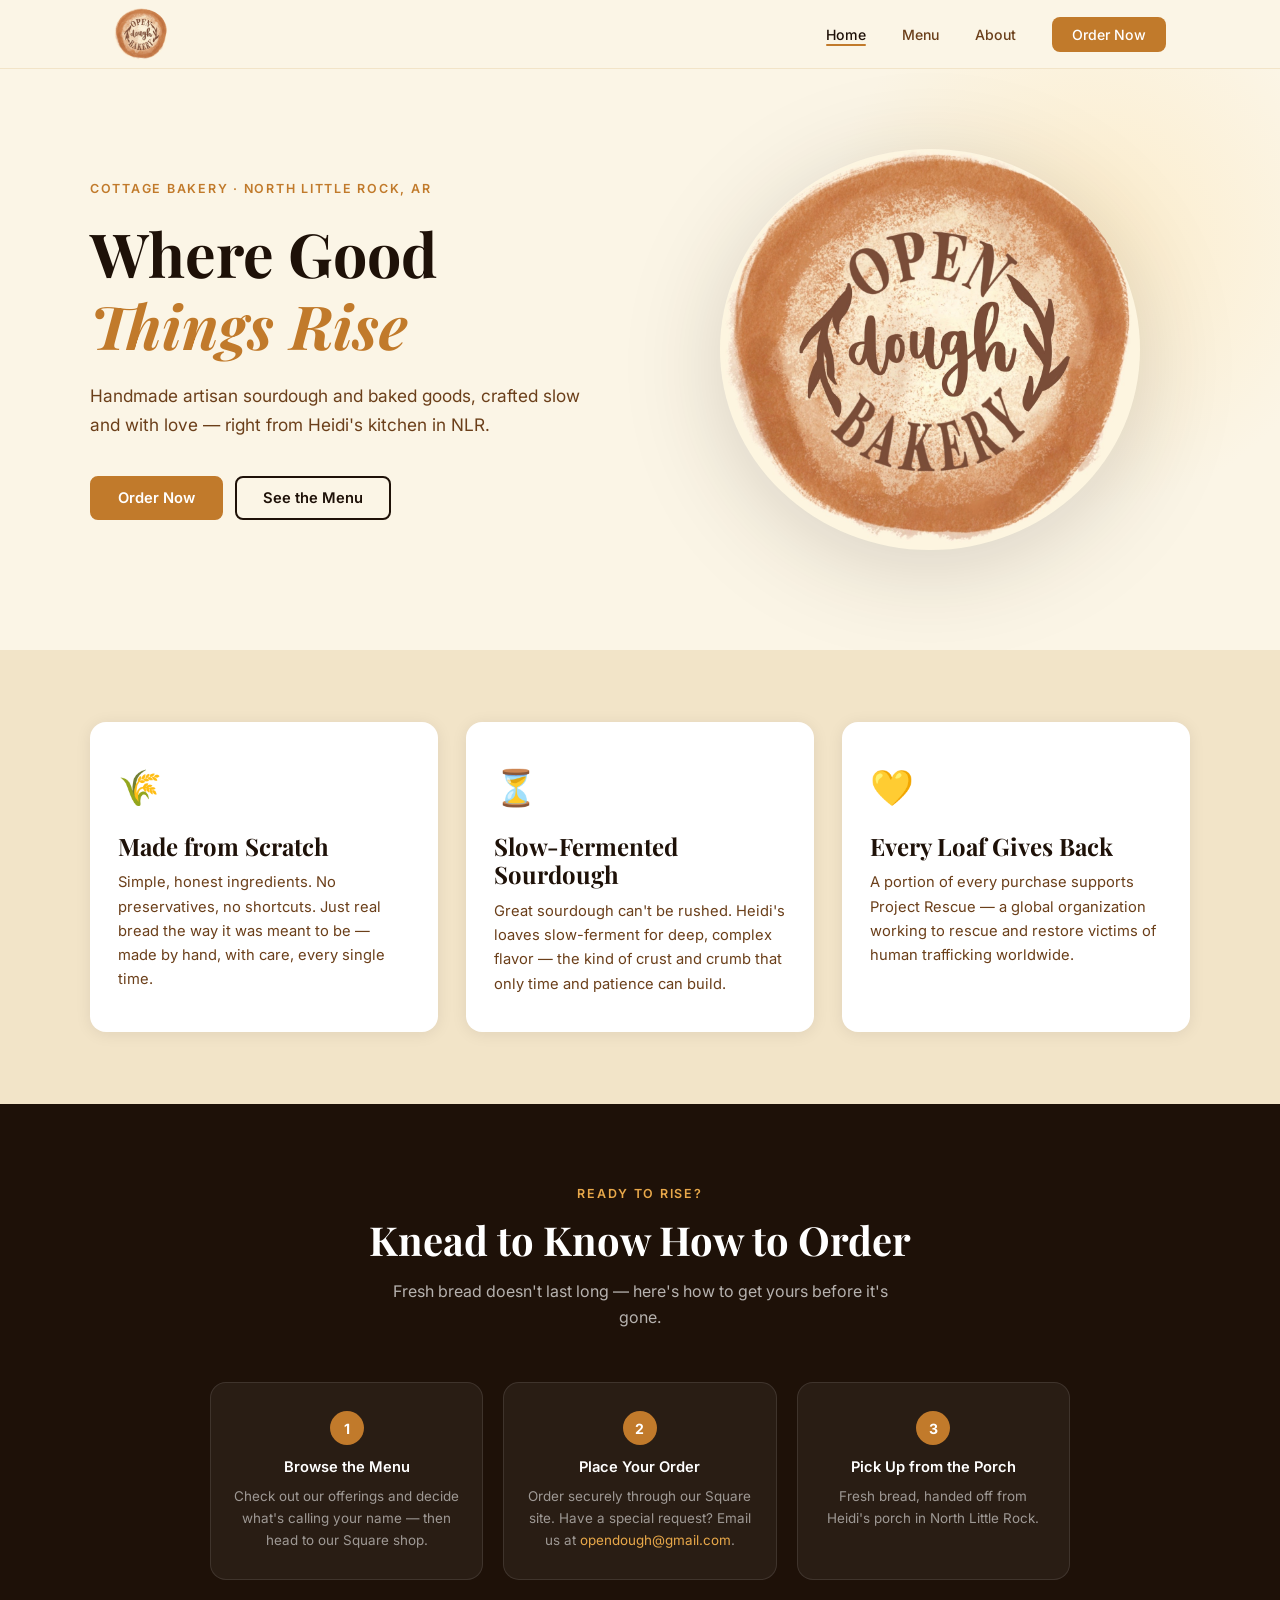
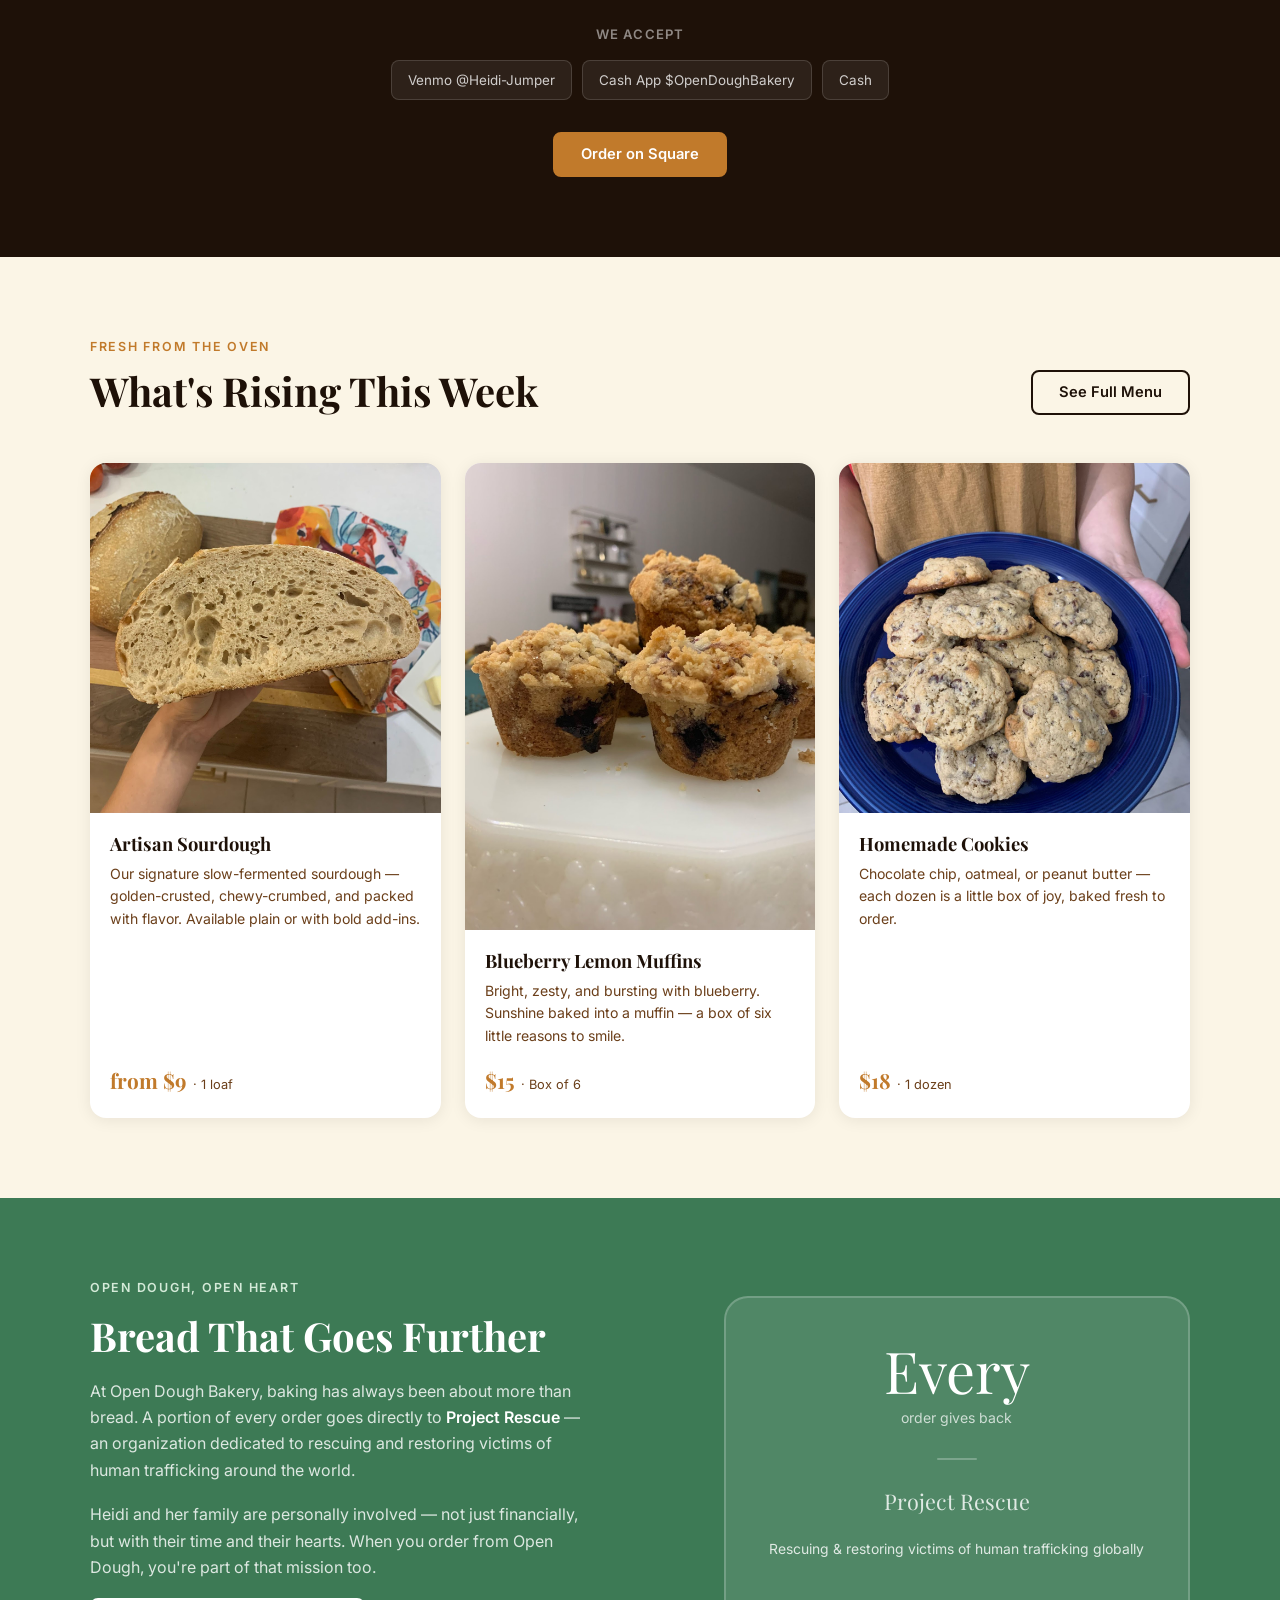
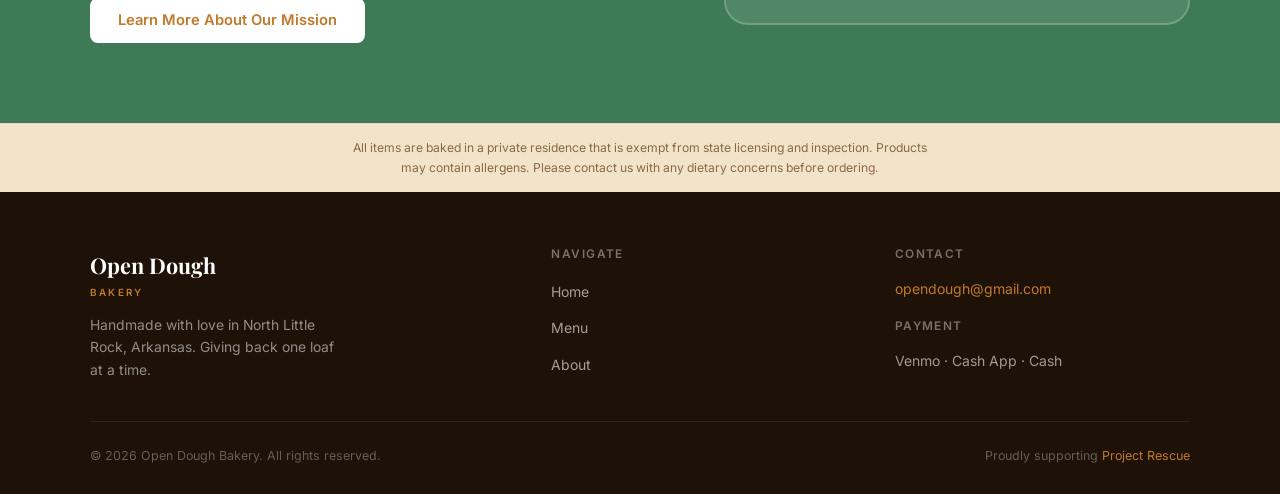
==== index.html @ 408dad4d "Add files via upload" ====
<!DOCTYPE html>
<html lang="en">
<head>
  <meta charset="UTF-8">
  <meta name="viewport" content="width=device-width, initial-scale=1.0">
  <title>Open Dough Bakery | Homemade Artisan Sourdough in North Little Rock, AR</title>
  <meta name="description" content="Open Dough Bakery crafts homemade artisan sourdough bread and baked goods in North Little Rock, AR. Every loaf gives back to Project Rescue. Order fresh, handmade bread today.">
  <meta name="keywords" content="homemade bread, artisan sourdough, cottage bakery, North Little Rock, NLR, handmade baked goods, sourdough bread Arkansas, fresh baked bread NLR">
  <meta property="og:title" content="Open Dough Bakery | Homemade Artisan Sourdough">
  <meta property="og:description" content="Fresh, handmade sourdough and baked goods from a cottage bakery in North Little Rock, AR. A portion of every sale supports Project Rescue.">
  <meta property="og:type" content="website">
  <link rel="preconnect" href="https://fonts.googleapis.com">
  <link rel="preconnect" href="https://fonts.gstatic.com" crossorigin>
  <link href="https://fonts.googleapis.com/css2?family=Playfair+Display:ital,wght@0,400;0,700;1,400&family=Inter:wght@400;500;600&display=swap" rel="stylesheet">
  <link rel="stylesheet" href="style.css">
  <link rel="icon" href="images/logo.jpg" type="image/jpeg">
  <script type="application/ld+json">
  {
    "@context": "https://schema.org",
    "@type": "Bakery",
    "name": "Open Dough Bakery",
    "description": "Homemade artisan sourdough bread and baked goods, handcrafted with love in North Little Rock, AR.",
    "email": "opendough@gmail.com",
    "address": {
      "@type": "PostalAddress",
      "addressLocality": "North Little Rock",
      "addressRegion": "AR",
      "addressCountry": "US"
    },
    "servesCuisine": ["Artisan Bread", "Sourdough", "Baked Goods"],
    "priceRange": "$",
    "currenciesAccepted": "USD",
    "paymentAccepted": "Cash, Venmo, Cash App"
  }
  </script>
</head>
<body>

  <a href="#main" class="sr-only" style="position:absolute;left:-9999px;">Skip to content</a>

  <!-- NAVIGATION -->
  <nav class="site-nav" aria-label="Main navigation">
    <div class="nav-inner">
      <a href="index.html" class="nav-logo" aria-label="Open Dough Bakery — Home">
        <img src="images/logo.jpg" alt="Open Dough Bakery" class="nav-logo-img">
      </a>
      <ul class="nav-links" id="navLinks" role="list">
        <li><a href="index.html" class="active" aria-current="page">Home</a></li>
        <li><a href="menu.html">Menu</a></li>
        <li><a href="about.html">About</a></li>
        <li class="nav-cta"><a href="https://open-dough-bakery.square.site/" data-site-href="order" target="_blank" rel="noopener">Order Now</a></li>
      </ul>
      <button class="nav-toggle" id="navToggle" aria-label="Toggle navigation menu" aria-expanded="false">
        <span></span>
        <span></span>
        <span></span>
      </button>
    </div>
  </nav>

  <main id="main">

    <!-- HERO -->
    <section class="hero" aria-labelledby="hero-heading">
      <div class="hero-inner">
        <div class="hero-content">
          <span class="eyebrow">Cottage Bakery &middot; North Little Rock, AR</span>
          <h1 id="hero-heading">Where Good<br><em>Things Rise</em></h1>
          <p>Handmade artisan sourdough and baked goods, crafted slow and with love — right from Heidi's kitchen in NLR.</p>
          <div class="btn-group">
            <a href="https://open-dough-bakery.square.site/" class="btn btn-primary" data-site-href="order" target="_blank" rel="noopener">Order Now</a>
            <a href="menu.html" class="btn btn-outline">See the Menu</a>
          </div>
        </div>
        <div class="hero-image" aria-hidden="true">
          <div class="hero-logo-wrap">
            <img src="images/logo.jpg" alt="Open Dough Bakery" class="hero-logo-img">
          </div>
        </div>
      </div>
    </section>

    <!-- PILLARS -->
    <section class="pillars" aria-label="Why Open Dough">
      <div class="pillars-grid">
        <div class="pillar-card">
          <span class="pillar-icon" aria-hidden="true">🌾</span>
          <h3>Made from Scratch</h3>
          <p>Simple, honest ingredients. No preservatives, no shortcuts. Just real bread the way it was meant to be — made by hand, with care, every single time.</p>
        </div>
        <div class="pillar-card">
          <span class="pillar-icon" aria-hidden="true">⏳</span>
          <h3>Slow-Fermented Sourdough</h3>
          <p>Great sourdough can't be rushed. Heidi's loaves slow-ferment for deep, complex flavor — the kind of crust and crumb that only time and patience can build.</p>
        </div>
        <div class="pillar-card">
          <span class="pillar-icon" aria-hidden="true">💛</span>
          <h3>Every Loaf Gives Back</h3>
          <p>A portion of every purchase supports Project Rescue — a global organization working to rescue and restore victims of human trafficking worldwide.</p>
        </div>
      </div>
    </section>

    <!-- HOW TO ORDER -->
    <section class="order-cta" aria-labelledby="order-heading">
      <div class="container">
        <span class="eyebrow">Ready to Rise?</span>
        <h2 id="order-heading">Knead to Know How to Order</h2>
        <p class="intro">Fresh bread doesn't last long — here's how to get yours before it's gone.</p>
        <div class="steps">
          <div class="step">
            <div class="step-num" aria-hidden="true">1</div>
            <h4>Browse the Menu</h4>
            <p>Check out our offerings and decide what's calling your name — then head to our Square shop.</p>
          </div>
          <div class="step">
            <div class="step-num" aria-hidden="true">2</div>
            <h4>Place Your Order</h4>
            <p>Order securely through our Square site. Have a special request? Email us at <a href="mailto:opendough@gmail.com" data-site-href="email" style="color: var(--amber-light);" data-site="email">opendough@gmail.com</a>.</p>
          </div>
          <div class="step">
            <div class="step-num" aria-hidden="true">3</div>
            <h4>Pick Up from the Porch</h4>
            <p>Fresh bread, handed off from Heidi's porch in North Little Rock.</p>
          </div>
        </div>
        <p style="color: rgba(255,255,255,0.5); font-size: 0.82rem; margin-bottom: 14px; letter-spacing: 0.08em; text-transform: uppercase; font-weight: 600;">We accept</p>
        <div class="payment-methods">
          <span class="payment-badge" data-site="venmo">Venmo @Heidi-Jumper</span>
          <span class="payment-badge" data-site="cashapp">Cash App $OpenDoughBakery</span>
          <span class="payment-badge">Cash</span>
        </div>
        <a href="https://open-dough-bakery.square.site/" class="btn btn-primary" data-site-href="order" target="_blank" rel="noopener">Order on Square</a>
      </div>
    </section>

    <!-- FEATURED ITEMS -->
    <section class="featured" aria-labelledby="featured-heading">
      <div class="featured-header">
        <div>
          <span class="eyebrow">Fresh from the Oven</span>
          <h2 id="featured-heading">What's Rising This Week</h2>
        </div>
        <a href="menu.html" class="btn btn-outline">See Full Menu</a>
      </div>
      <div class="featured-grid">

        <article class="item-card">
          <div class="item-card-image">
            <img src="images/ArtisanSourdough.jpg" alt="Artisan sourdough loaf" loading="lazy" style="object-position: center 20%;">
          </div>
          <div class="item-card-body">
            <h3>Artisan Sourdough</h3>
            <p>Our signature slow-fermented sourdough — golden-crusted, chewy-crumbed, and packed with flavor. Available plain or with bold add-ins.</p>
          </div>
          <div class="item-card-footer">
            <span class="item-price">from $9</span>
            <span class="item-qty">&middot; 1 loaf</span>
          </div>
        </article>

        <article class="item-card">
          <div class="item-card-image">
            <img src="images/BlueberryLemonMuffins.jpg" alt="Blueberry lemon muffins" loading="lazy">
          </div>
          <div class="item-card-body">
            <h3>Blueberry Lemon Muffins</h3>
            <p>Bright, zesty, and bursting with blueberry. Sunshine baked into a muffin — a box of six little reasons to smile.</p>
          </div>
          <div class="item-card-footer">
            <span class="item-price">$15</span>
            <span class="item-qty">&middot; Box of 6</span>
          </div>
        </article>

        <article class="item-card">
          <div class="item-card-image">
            <img src="images/Cookies.jpg" alt="Homemade cookies" loading="lazy">
          </div>
          <div class="item-card-body">
            <h3>Homemade Cookies</h3>
            <p>Chocolate chip, oatmeal, or peanut butter — each dozen is a little box of joy, baked fresh to order.</p>
          </div>
          <div class="item-card-footer">
            <span class="item-price">$18</span>
            <span class="item-qty">&middot; 1 dozen</span>
          </div>
        </article>

      </div>
    </section>

    <!-- GIVING BACK -->
    <section class="giving-back" aria-labelledby="giving-heading">
      <div class="giving-back-inner">
        <div class="giving-back-content">
          <span class="eyebrow">Open Dough, Open Heart</span>
          <h2 id="giving-heading">Bread That Goes Further</h2>
          <p>At Open Dough Bakery, baking has always been about more than bread. A portion of every order goes directly to <strong>Project Rescue</strong> — an organization dedicated to rescuing and restoring victims of human trafficking around the world.</p>
          <p>Heidi and her family are personally involved — not just financially, but with their time and their hearts. When you order from Open Dough, you're part of that mission too.</p>
          <div class="btn-group">
            <a href="about.html" class="btn btn-white">Learn More About Our Mission</a>
          </div>
        </div>
        <div class="giving-back-visual" aria-hidden="true">
          <div class="impact-stat">
            <span class="stat-num">Every</span>
            <span class="stat-label">order gives back</span>
          </div>
          <div class="divider"></div>
          <p class="org-name">Project Rescue</p>
          <p class="org-desc">Rescuing &amp; restoring victims of human trafficking globally</p>
        </div>
      </div>
    </section>

  </main>

  <!-- DISCLOSURE -->
  <div class="disclosure" role="note">
    <p data-site="disclosure">All items are baked in a private residence that is exempt from state licensing and inspection. Products may contain allergens. Please contact us with any dietary concerns before ordering.</p>
  </div>

  <!-- FOOTER -->
  <footer class="site-footer" aria-label="Site footer">
    <div class="footer-inner">
      <div class="footer-brand">
        <span class="logo-main">Open Dough</span>
        <span class="logo-sub">Bakery</span>
        <p>Handmade with love in North Little Rock, Arkansas. Giving back one loaf at a time.</p>
      </div>
      <div class="footer-col">
        <h4>Navigate</h4>
        <ul role="list">
          <li><a href="index.html">Home</a></li>
          <li><a href="menu.html">Menu</a></li>
          <li><a href="about.html">About</a></li>
        </ul>
      </div>
      <div class="footer-col">
        <h4>Contact</h4>
        <p><a href="mailto:opendough@gmail.com" data-site="email" data-site-href="email" style="color: var(--amber);">opendough@gmail.com</a></p>
        <div class="footer-sub">
          <h4>Payment</h4>
          <p>Venmo &middot; Cash App &middot; Cash</p>
        </div>
      </div>
    </div>
    <div class="footer-bottom">
      <p>&copy; 2026 Open Dough Bakery. All rights reserved.</p>
      <p>Proudly supporting <a href="about.html">Project Rescue</a></p>
    </div>
  </footer>

  <script>
    const toggle = document.getElementById('navToggle');
    const links = document.getElementById('navLinks');
    toggle.addEventListener('click', () => {
      const isOpen = links.classList.toggle('open');
      toggle.setAttribute('aria-expanded', isOpen);
    });
    document.querySelectorAll('.nav-links a').forEach(a => {
      a.addEventListener('click', () => {
        links.classList.remove('open');
        toggle.setAttribute('aria-expanded', 'false');
      });
    });
  </script>
  <script src="js/site.js"></script>

</body>
</html>
---- style.css ----
/* =============================================
   Open Dough Bakery — Shared Stylesheet
   ============================================= */

/* === CUSTOM PROPERTIES === */
:root {
  --cream:        #FBF5E6;
  --cream-alt:    #F2E4C8;
  --amber:        #C17A2B;
  --amber-hover:  #A86522;
  --amber-light:  #E8A84A;
  --amber-pale:   #FDE9C0;
  --brown-dark:   #1E1108;
  --brown-mid:    #6B3F1A;
  --green:        #3D7A55;
  --green-light:  #D4EAD8;
  --white:        #FFFFFF;

  --font-serif: 'Playfair Display', Georgia, serif;
  --font-sans:  'Inter', -apple-system, BlinkMacSystemFont, sans-serif;

  --max-width: 1100px;
  --radius-sm: 8px;
  --radius:    16px;
  --radius-lg: 24px;
  --shadow:    0 2px 16px rgba(30, 17, 8, 0.08);
  --shadow-lg: 0 8px 40px rgba(30, 17, 8, 0.14);
  --transition: 0.2s ease;
}

/* === RESET === */
*, *::before, *::after { box-sizing: border-box; margin: 0; padding: 0; }
html { scroll-behavior: smooth; }
img { max-width: 100%; display: block; }
a { color: inherit; text-decoration: none; }
ul { list-style: none; }

body {
  font-family: var(--font-sans);
  background: var(--cream);
  color: var(--brown-dark);
  line-height: 1.65;
  -webkit-font-smoothing: antialiased;
}

/* === FOCUS (accessibility) === */
:focus-visible {
  outline: 2px solid var(--amber);
  outline-offset: 3px;
  border-radius: 4px;
}

/* === TYPOGRAPHY === */
h1, h2, h3, h4 {
  font-family: var(--font-serif);
  line-height: 1.18;
  color: var(--brown-dark);
}

h1 { font-size: clamp(2.2rem, 5.5vw, 3.8rem); }
h2 { font-size: clamp(1.7rem, 3.5vw, 2.5rem); }
h3 { font-size: clamp(1.1rem, 2vw, 1.5rem); }

p { color: var(--brown-mid); }

em { font-style: italic; color: var(--amber); }

.eyebrow {
  font-family: var(--font-sans);
  font-size: 0.78rem;
  font-weight: 600;
  letter-spacing: 0.14em;
  text-transform: uppercase;
  color: var(--amber);
  display: block;
}

/* === LAYOUT UTILITY === */
.container {
  max-width: var(--max-width);
  margin: 0 auto;
  padding: 0 24px;
}

/* === BUTTONS === */
.btn {
  display: inline-block;
  padding: 13px 26px;
  border-radius: var(--radius-sm);
  font-family: var(--font-sans);
  font-size: 0.92rem;
  font-weight: 600;
  cursor: pointer;
  transition: all var(--transition);
  border: 2px solid transparent;
  line-height: 1;
}

.btn-primary {
  background: var(--amber);
  color: var(--white);
  border-color: var(--amber);
}
.btn-primary:hover {
  background: var(--amber-hover);
  border-color: var(--amber-hover);
  transform: translateY(-2px);
  box-shadow: 0 6px 18px rgba(193, 122, 43, 0.32);
}

.btn-outline {
  background: transparent;
  color: var(--brown-dark);
  border-color: var(--brown-dark);
}
.btn-outline:hover {
  background: var(--brown-dark);
  color: var(--white);
  transform: translateY(-2px);
}

.btn-white {
  background: var(--white);
  color: var(--amber);
  border-color: var(--white);
}
.btn-white:hover {
  background: var(--amber-pale);
  border-color: var(--amber-pale);
  transform: translateY(-2px);
}

.btn-outline-white {
  background: transparent;
  color: var(--white);
  border-color: rgba(255,255,255,0.5);
}
.btn-outline-white:hover {
  background: rgba(255,255,255,0.12);
  border-color: var(--white);
}

.btn-group {
  display: flex;
  gap: 12px;
  flex-wrap: wrap;
  align-items: center;
}

/* =============================================
   NAVIGATION
   ============================================= */
.site-nav {
  position: sticky;
  top: 0;
  z-index: 100;
  background: rgba(251, 245, 230, 0.96);
  border-bottom: 1px solid var(--cream-alt);
  backdrop-filter: blur(10px);
}

.nav-inner {
  max-width: var(--max-width);
  margin: 0 auto;
  padding: 0 24px;
  display: flex;
  align-items: center;
  justify-content: space-between;
  height: 68px;
}

.nav-logo { display: flex; align-items: center; line-height: 1; }
.nav-logo .logo-main {
  font-family: var(--font-serif);
  font-size: 1.35rem;
  font-weight: 700;
  color: var(--brown-dark);
}
.nav-logo .logo-sub {
  font-size: 0.62rem;
  letter-spacing: 0.22em;
  text-transform: uppercase;
  color: var(--amber);
  font-weight: 600;
}
.nav-logo-img {
  height: 52px;
  width: auto;
  display: block;
  border-radius: 50%;
}

.nav-links {
  display: flex;
  align-items: center;
  gap: 36px;
}
.nav-links a {
  font-size: 0.88rem;
  font-weight: 500;
  color: var(--brown-mid);
  transition: color var(--transition);
  position: relative;
}
.nav-links a::after {
  content: '';
  position: absolute;
  left: 0; bottom: -3px;
  width: 0; height: 2px;
  background: var(--amber);
  transition: width var(--transition);
  border-radius: 2px;
}
.nav-links a:hover,
.nav-links a.active { color: var(--brown-dark); }
.nav-links a:hover::after,
.nav-links a.active::after { width: 100%; }

.nav-links .nav-cta a {
  background: var(--amber);
  color: var(--white);
  padding: 9px 20px;
  border-radius: var(--radius-sm);
  transition: background var(--transition), transform var(--transition);
}
.nav-links .nav-cta a::after { display: none; }
.nav-links .nav-cta a:hover {
  background: var(--amber-hover);
  transform: translateY(-1px);
}

.nav-toggle {
  display: none;
  background: none;
  border: none;
  cursor: pointer;
  padding: 6px;
  flex-direction: column;
  gap: 5px;
}
.nav-toggle span {
  display: block;
  width: 22px;
  height: 2px;
  background: var(--brown-dark);
  border-radius: 2px;
  transition: all var(--transition);
}

/* =============================================
   HOME — HERO
   ============================================= */
.hero {
  padding: 80px 24px 100px;
  overflow: hidden;
  position: relative;
}
.hero::before {
  content: '';
  position: absolute;
  top: -100px; right: -80px;
  width: 550px; height: 550px;
  background: radial-gradient(circle, var(--amber-pale) 0%, transparent 68%);
  opacity: 0.7;
  pointer-events: none;
}

.hero-inner {
  max-width: var(--max-width);
  margin: 0 auto;
  display: grid;
  grid-template-columns: 1fr 1fr;
  gap: 60px;
  align-items: center;
}

.hero-content { position: relative; z-index: 1; }
.hero-content .eyebrow { margin-bottom: 18px; }
.hero-content h1 { margin-bottom: 20px; }
.hero-content > p {
  font-size: 1.08rem;
  margin-bottom: 36px;
  max-width: 46ch;
  line-height: 1.7;
}

.hero-image { position: relative; }
.hero-image-box {
  width: 100%;
  aspect-ratio: 4/3;
  background: var(--cream-alt);
  border-radius: var(--radius-lg);
  overflow: hidden;
  box-shadow: var(--shadow-lg);
  display: flex;
  align-items: center;
  justify-content: center;
}
.hero-image-box img { width: 100%; height: 100%; object-fit: cover; }

/* Logo hero variant */
.hero-logo-wrap {
  display: flex;
  align-items: center;
  justify-content: center;
}
.hero-logo-img {
  width: 100%;
  max-width: 420px;
  border-radius: 50%;
  display: block;
  filter: drop-shadow(0 16px 48px rgba(30, 17, 8, 0.16));
}
.photo-placeholder {
  display: flex;
  flex-direction: column;
  align-items: center;
  gap: 10px;
  opacity: 0.35;
}
.photo-placeholder .ph-icon { font-size: 4rem; }
.photo-placeholder .ph-label {
  font-size: 0.75rem;
  font-weight: 600;
  letter-spacing: 0.1em;
  text-transform: uppercase;
  color: var(--brown-mid);
}

.hero-badge {
  position: absolute;
  bottom: -20px; left: -20px;
  background: var(--amber);
  color: var(--white);
  padding: 14px 22px;
  border-radius: var(--radius);
  box-shadow: var(--shadow-lg);
  font-size: 0.82rem;
  font-weight: 600;
  line-height: 1.3;
}
.hero-badge .badge-num {
  display: block;
  font-family: var(--font-serif);
  font-size: 2rem;
  line-height: 1;
  margin-bottom: 2px;
}

/* =============================================
   HOME — PILLARS
   ============================================= */
.pillars {
  background: var(--cream-alt);
  padding: 72px 24px;
}
.pillars-grid {
  max-width: var(--max-width);
  margin: 0 auto;
  display: grid;
  grid-template-columns: repeat(3, 1fr);
  gap: 28px;
}
.pillar-card {
  background: var(--white);
  border-radius: var(--radius);
  padding: 36px 28px;
  box-shadow: var(--shadow);
}
.pillar-icon { font-size: 2.2rem; display: block; margin-bottom: 16px; }
.pillar-card h3 { margin-bottom: 10px; }
.pillar-card p { font-size: 0.92rem; line-height: 1.65; }

/* =============================================
   HOME — FEATURED ITEMS
   ============================================= */
.featured { padding: 80px 24px; }

.featured-header {
  max-width: var(--max-width);
  margin: 0 auto 48px;
  display: flex;
  align-items: flex-end;
  justify-content: space-between;
  gap: 16px;
}
.featured-header .eyebrow { margin-bottom: 10px; }

.featured-grid {
  max-width: var(--max-width);
  margin: 0 auto;
  display: grid;
  grid-template-columns: repeat(3, 1fr);
  gap: 24px;
}

.item-card {
  background: var(--white);
  border-radius: var(--radius);
  overflow: hidden;
  box-shadow: var(--shadow);
  display: flex;
  flex-direction: column;
  transition: transform var(--transition), box-shadow var(--transition);
}
.item-card:hover {
  transform: translateY(-5px);
  box-shadow: var(--shadow-lg);
}

.item-card-image {
  width: 100%;
  aspect-ratio: 4/3;
  background: var(--cream-alt);
  display: flex;
  align-items: center;
  justify-content: center;
}
.item-card-image img { width: 100%; height: 100%; object-fit: cover; }
.item-card-image .photo-placeholder { opacity: 0.3; }

.item-card-body { padding: 20px 20px 0; flex: 1; }
.item-card-body h3 { font-size: 1.15rem; margin-bottom: 8px; }
.item-card-body p { font-size: 0.88rem; line-height: 1.6; }

.item-card-footer {
  padding: 16px 20px 20px;
  display: flex;
  align-items: baseline;
  gap: 6px;
}
.item-price {
  font-family: var(--font-serif);
  font-size: 1.3rem;
  font-weight: 700;
  color: var(--amber);
}
.item-qty { font-size: 0.8rem; color: var(--brown-mid); }

/* =============================================
   HOME — GIVING BACK
   ============================================= */
.giving-back {
  background: var(--green);
  padding: 80px 24px;
}
.giving-back-inner {
  max-width: var(--max-width);
  margin: 0 auto;
  display: grid;
  grid-template-columns: 1.1fr 0.9fr;
  gap: 64px;
  align-items: center;
}
.giving-back .eyebrow { color: var(--green-light); margin-bottom: 14px; }
.giving-back h2 { color: var(--white); margin-bottom: 18px; }
.giving-back p { color: rgba(255,255,255,0.82); max-width: 50ch; margin-bottom: 18px; }
.giving-back p strong { color: var(--white); font-weight: 600; }
.giving-back .btn-group { margin-top: 8px; }

.giving-back-visual {
  background: rgba(255,255,255,0.1);
  border: 2px solid rgba(255,255,255,0.2);
  border-radius: var(--radius-lg);
  padding: 44px 36px;
  text-align: center;
}
.impact-stat { margin-bottom: 28px; }
.stat-num {
  display: block;
  font-family: var(--font-serif);
  font-size: 3.6rem;
  color: var(--white);
  line-height: 1;
  margin-bottom: 4px;
}
.stat-label { color: rgba(255,255,255,0.72); font-size: 0.88rem; }
.giving-back-visual .divider {
  width: 40px; height: 2px;
  background: rgba(255,255,255,0.25);
  margin: 0 auto 24px;
  border-radius: 2px;
}
.org-name {
  font-family: var(--font-serif);
  font-size: 1.35rem;
  color: var(--white);
  margin-bottom: 8px;
}
.org-desc { color: rgba(255,255,255,0.68); font-size: 0.87rem; max-width: none; }

/* =============================================
   HOME — ORDER CTA
   ============================================= */
.order-cta {
  background: var(--brown-dark);
  padding: 80px 24px;
  text-align: center;
}
.order-cta .eyebrow { color: var(--amber-light); margin-bottom: 12px; }
.order-cta h2 { color: var(--white); margin-bottom: 14px; }
.order-cta > .container > .intro {
  color: rgba(255,255,255,0.68);
  max-width: 52ch;
  margin: 0 auto 52px;
}

.steps {
  display: grid;
  grid-template-columns: repeat(3, 1fr);
  gap: 20px;
  max-width: 860px;
  margin: 0 auto 44px;
}
.step {
  background: rgba(255,255,255,0.05);
  border: 1px solid rgba(255,255,255,0.1);
  border-radius: var(--radius);
  padding: 28px 22px;
  text-align: center;
}
.step-num {
  display: inline-flex;
  align-items: center;
  justify-content: center;
  width: 34px; height: 34px;
  border-radius: 50%;
  background: var(--amber);
  color: var(--white);
  font-size: 0.88rem;
  font-weight: 700;
  margin-bottom: 14px;
}
.step h4 {
  font-family: var(--font-sans);
  font-size: 0.92rem;
  font-weight: 600;
  color: var(--white);
  margin-bottom: 8px;
}
.step p { color: rgba(255,255,255,0.55); font-size: 0.84rem; max-width: none; }

.payment-methods {
  display: flex;
  gap: 10px;
  justify-content: center;
  flex-wrap: wrap;
  margin-bottom: 32px;
}
.payment-badge {
  background: rgba(255,255,255,0.07);
  border: 1px solid rgba(255,255,255,0.14);
  border-radius: var(--radius-sm);
  padding: 8px 16px;
  font-size: 0.84rem;
  color: rgba(255,255,255,0.78);
}

/* =============================================
   DISCLOSURE BAR
   ============================================= */
.disclosure {
  background: var(--cream-alt);
  padding: 14px 24px;
  text-align: center;
  border-top: 1px solid rgba(107, 63, 26, 0.08);
}
.disclosure p {
  font-size: 0.76rem;
  color: var(--brown-mid);
  max-width: 72ch;
  margin: 0 auto;
  opacity: 0.75;
}

/* =============================================
   FOOTER
   ============================================= */
.site-footer {
  background: var(--brown-dark);
  padding: 56px 24px 28px;
}
.footer-inner {
  max-width: var(--max-width);
  margin: 0 auto;
  display: grid;
  grid-template-columns: 1.4fr 1fr 1fr;
  gap: 48px;
  padding-bottom: 40px;
}
.footer-brand .logo-main {
  font-family: var(--font-serif);
  font-size: 1.35rem;
  font-weight: 700;
  color: var(--white);
  display: block;
}
.footer-brand .logo-sub {
  font-size: 0.62rem;
  letter-spacing: 0.22em;
  text-transform: uppercase;
  color: var(--amber);
  font-weight: 600;
  display: block;
  margin-bottom: 14px;
}
.footer-brand p {
  color: rgba(255,255,255,0.52);
  font-size: 0.87rem;
  max-width: 28ch;
  line-height: 1.6;
}
.footer-col h4 {
  font-family: var(--font-sans);
  font-size: 0.74rem;
  font-weight: 600;
  letter-spacing: 0.12em;
  text-transform: uppercase;
  color: rgba(255,255,255,0.4);
  margin-bottom: 16px;
}
.footer-col ul { display: flex; flex-direction: column; gap: 10px; }
.footer-col ul a {
  color: rgba(255,255,255,0.6);
  font-size: 0.875rem;
  transition: color var(--transition);
}
.footer-col ul a:hover { color: var(--amber); }
.footer-col p {
  color: rgba(255,255,255,0.58);
  font-size: 0.875rem;
  max-width: none;
  line-height: 1.6;
}
.footer-col .footer-sub { margin-top: 20px; }

.footer-bottom {
  max-width: var(--max-width);
  margin: 0 auto;
  padding-top: 24px;
  border-top: 1px solid rgba(255,255,255,0.07);
  display: flex;
  justify-content: space-between;
  align-items: center;
  flex-wrap: wrap;
  gap: 8px;
}
.footer-bottom p { color: rgba(255,255,255,0.32); font-size: 0.78rem; max-width: none; }
.footer-bottom a { color: var(--amber); transition: opacity var(--transition); }
.footer-bottom a:hover { opacity: 0.8; }

/* =============================================
   PAGE HERO (Menu + About shared)
   ============================================= */
.page-hero {
  padding: 60px 24px 64px;
  background: var(--cream-alt);
  border-bottom: 1px solid rgba(107, 63, 26, 0.08);
}
.page-hero-inner { max-width: var(--max-width); margin: 0 auto; }
.page-hero .eyebrow { margin-bottom: 14px; }
.page-hero h1 { margin-bottom: 14px; }
.page-hero p { font-size: 1.05rem; max-width: 52ch; line-height: 1.7; }

/* =============================================
   MENU PAGE
   ============================================= */
.menu-section { padding: 60px 24px; }
.menu-section:nth-child(even) { background: var(--cream-alt); }

.menu-section-inner { max-width: var(--max-width); margin: 0 auto; }

.menu-section-header {
  display: flex;
  align-items: center;
  gap: 14px;
  margin-bottom: 36px;
  padding-bottom: 16px;
  border-bottom: 1px solid rgba(107, 63, 26, 0.1);
}
.menu-section:nth-child(even) .menu-section-header {
  border-bottom-color: rgba(107, 63, 26, 0.07);
}
.section-cat-icon { font-size: 1.5rem; }
.menu-section-header h2 { font-size: 1.7rem; }

.menu-grid {
  display: grid;
  grid-template-columns: repeat(auto-fill, minmax(300px, 1fr));
  gap: 24px;
}

.menu-item {
  background: var(--white);
  border-radius: var(--radius);
  padding: 24px;
  box-shadow: var(--shadow);
  display: flex;
  flex-direction: column;
}
.menu-item-header {
  display: flex;
  justify-content: space-between;
  align-items: flex-start;
  gap: 16px;
  margin-bottom: 4px;
}
.menu-item-header h3 { font-size: 1.1rem; flex: 1; }
.menu-item-price {
  font-family: var(--font-serif);
  font-size: 1.2rem;
  font-weight: 700;
  color: var(--amber);
  white-space: nowrap;
}
.menu-item-qty {
  font-size: 0.76rem;
  color: var(--brown-mid);
  margin-bottom: 12px;
  font-style: italic;
}
.menu-item > p { font-size: 0.88rem; line-height: 1.6; flex: 1; }

.menu-item-variants {
  display: flex;
  flex-wrap: wrap;
  gap: 6px;
  margin-top: 14px;
}
.variant-tag {
  font-size: 0.76rem;
  background: var(--amber-pale);
  color: var(--brown-mid);
  padding: 4px 10px;
  border-radius: 20px;
  font-weight: 500;
}

.special-request-wrap { padding: 0 24px 64px; }
.special-request-box {
  max-width: var(--max-width);
  margin: 0 auto;
  padding: 40px 44px;
  background: var(--amber-pale);
  border-radius: var(--radius-lg);
  border-left: 4px solid var(--amber);
  display: flex;
  align-items: center;
  justify-content: space-between;
  gap: 32px;
  flex-wrap: wrap;
}
.special-request-box h3 { margin-bottom: 8px; }
.special-request-box p { font-size: 0.9rem; max-width: 52ch; }

/* =============================================
   ABOUT PAGE
   ============================================= */
.about-hero {
  background: linear-gradient(135deg, #1E1108 0%, #3D2010 100%);
  padding: 84px 24px;
  position: relative;
  overflow: hidden;
}
.about-hero::before {
  content: '';
  position: absolute;
  top: -60px; right: -60px;
  width: 420px; height: 420px;
  background: radial-gradient(circle, var(--amber) 0%, transparent 65%);
  opacity: 0.12;
}
.about-hero-inner { max-width: var(--max-width); margin: 0 auto; position: relative; z-index: 1; }
.about-hero .eyebrow { color: var(--amber-light); margin-bottom: 16px; }
.about-hero h1 { color: var(--white); margin-bottom: 20px; max-width: 18ch; }
.about-hero p { color: rgba(255,255,255,0.72); font-size: 1.08rem; max-width: 54ch; line-height: 1.7; }

.story-section { padding: 80px 24px; }
.story-inner {
  max-width: var(--max-width);
  margin: 0 auto;
  display: grid;
  grid-template-columns: 1fr 1.1fr;
  gap: 80px;
  align-items: start;
}
.story-image { position: sticky; top: 88px; }
.story-image-box {
  width: 100%;
  aspect-ratio: 3/4;
  background: var(--cream-alt);
  border-radius: var(--radius-lg);
  overflow: hidden;
  box-shadow: var(--shadow-lg);
  display: flex;
  align-items: center;
  justify-content: center;
}
.story-image-box img { width: 100%; height: 100%; object-fit: cover; }
.story-image-box .photo-placeholder { opacity: 0.28; }
.story-image-box .photo-placeholder .ph-icon { font-size: 6rem; }

.story-content .eyebrow { margin-bottom: 12px; }
.story-content h2 { margin-bottom: 22px; }
.story-content p { font-size: 0.97rem; line-height: 1.75; margin-bottom: 18px; }

blockquote {
  border-left: 3px solid var(--amber);
  padding: 18px 24px;
  margin: 28px 0;
  background: var(--amber-pale);
  border-radius: 0 var(--radius-sm) var(--radius-sm) 0;
}
blockquote p {
  font-family: var(--font-serif);
  font-size: 1.12rem;
  font-style: italic;
  color: var(--brown-dark);
  margin: 0;
  max-width: none;
}
blockquote cite {
  display: block;
  margin-top: 10px;
  font-size: 0.83rem;
  color: var(--brown-mid);
  font-style: normal;
  font-weight: 500;
}

.mission-section { background: var(--cream-alt); padding: 80px 24px; }
.mission-inner { max-width: var(--max-width); margin: 0 auto; text-align: center; }
.mission-inner .eyebrow { margin-bottom: 12px; }
.mission-inner h2 { margin-bottom: 16px; }
.mission-inner > p { font-size: 1.02rem; max-width: 58ch; margin: 0 auto; }

.values-grid {
  display: grid;
  grid-template-columns: repeat(3, 1fr);
  gap: 24px;
  margin-top: 48px;
  text-align: left;
}
.value-card {
  background: var(--white);
  border-radius: var(--radius);
  padding: 30px;
  box-shadow: var(--shadow);
}
.value-icon { font-size: 2rem; display: block; margin-bottom: 14px; }
.value-card h3 { font-size: 1.08rem; margin-bottom: 8px; }
.value-card p { font-size: 0.88rem; line-height: 1.65; }

.rescue-section { background: var(--green); padding: 80px 24px; }
.rescue-inner { max-width: var(--max-width); margin: 0 auto; }
.rescue-header { margin-bottom: 48px; }
.rescue-header .eyebrow { color: var(--green-light); margin-bottom: 12px; }
.rescue-header h2 { color: var(--white); margin-bottom: 16px; }
.rescue-header p { color: rgba(255,255,255,0.78); font-size: 1.02rem; max-width: 58ch; }
.rescue-header p strong { color: var(--white); font-weight: 600; }

.rescue-grid {
  display: grid;
  grid-template-columns: 1fr 1fr;
  gap: 20px;
}
.rescue-card {
  background: rgba(255,255,255,0.1);
  border: 1px solid rgba(255,255,255,0.18);
  border-radius: var(--radius);
  padding: 28px;
}
.rescue-card .r-icon { font-size: 1.6rem; display: block; margin-bottom: 12px; }
.rescue-card h3 { color: var(--white); font-size: 1.05rem; margin-bottom: 10px; }
.rescue-card p { color: rgba(255,255,255,0.72); font-size: 0.87rem; line-height: 1.6; max-width: none; }

.contact-section { padding: 80px 24px; }
.contact-inner {
  max-width: var(--max-width);
  margin: 0 auto;
  display: grid;
  grid-template-columns: 1fr 1fr;
  gap: 64px;
  align-items: start;
}
.contact-content .eyebrow { margin-bottom: 12px; }
.contact-content h2 { margin-bottom: 16px; }
.contact-content > p { margin-bottom: 28px; font-size: 0.97rem; }

.contact-detail { display: flex; align-items: flex-start; gap: 14px; margin-bottom: 18px; }
.detail-icon {
  width: 40px; height: 40px;
  background: var(--amber-pale);
  border-radius: 50%;
  display: flex;
  align-items: center;
  justify-content: center;
  font-size: 1rem;
  flex-shrink: 0;
}
.detail-text h4 {
  font-family: var(--font-sans);
  font-size: 0.74rem;
  font-weight: 600;
  letter-spacing: 0.1em;
  text-transform: uppercase;
  color: var(--brown-mid);
  margin-bottom: 3px;
}
.detail-text p { font-size: 0.9rem; color: var(--brown-dark); max-width: none; margin: 0; }
.detail-text a { color: var(--amber); font-weight: 500; }
.detail-text a:hover { text-decoration: underline; }

.contact-info-box {
  background: var(--cream-alt);
  border-radius: var(--radius-lg);
  padding: 36px;
  border: 1px solid rgba(107, 63, 26, 0.08);
}
.contact-info-box h3 { margin-bottom: 6px; }
.contact-info-box .box-sub { font-size: 0.87rem; color: var(--brown-mid); margin-bottom: 22px; }
.info-list { display: flex; flex-direction: column; gap: 14px; }
.info-list li {
  font-size: 0.88rem;
  color: var(--brown-mid);
  padding-left: 18px;
  position: relative;
  line-height: 1.55;
}
.info-list li::before {
  content: '→';
  position: absolute;
  left: 0;
  color: var(--amber);
  font-size: 0.8rem;
  top: 1px;
}

/* =============================================
   RESPONSIVE
   ============================================= */
@media (max-width: 900px) {
  .featured-grid { grid-template-columns: 1fr 1fr; }
  .story-inner { gap: 48px; }
}

@media (max-width: 768px) {
  .nav-links {
    display: none;
    position: fixed;
    top: 68px; left: 0; right: 0;
    background: var(--cream);
    border-bottom: 1px solid var(--cream-alt);
    flex-direction: column;
    padding: 28px 24px;
    gap: 22px;
    text-align: center;
    box-shadow: 0 8px 24px rgba(0,0,0,0.08);
  }
  .nav-links.open { display: flex; }
  .nav-links a::after { display: none; }
  .nav-toggle { display: flex; }

  .hero { padding: 56px 24px 72px; }
  .hero-inner { grid-template-columns: 1fr; }
  .hero-image { display: none; }
  .hero-content > p { max-width: none; }

  .pillars-grid { grid-template-columns: 1fr; }

  .featured-header { flex-direction: column; align-items: flex-start; }
  .featured-grid { grid-template-columns: 1fr; }

  .giving-back-inner { grid-template-columns: 1fr; gap: 40px; }

  .steps { grid-template-columns: 1fr; max-width: 400px; }

  .footer-inner { grid-template-columns: 1fr; gap: 36px; }
  .footer-bottom { flex-direction: column; text-align: center; gap: 6px; }

  .story-inner { grid-template-columns: 1fr; }
  .story-image { display: none; }

  .values-grid { grid-template-columns: 1fr; }

  .rescue-grid { grid-template-columns: 1fr; }

  .contact-inner { grid-template-columns: 1fr; gap: 40px; }

  .special-request-box { flex-direction: column; }

  .about-hero h1 { max-width: none; }
}

@media (max-width: 480px) {
  .pillars-grid { gap: 16px; }
  .giving-back-visual { padding: 32px 24px; }
  .stat-num { font-size: 2.8rem; }
}
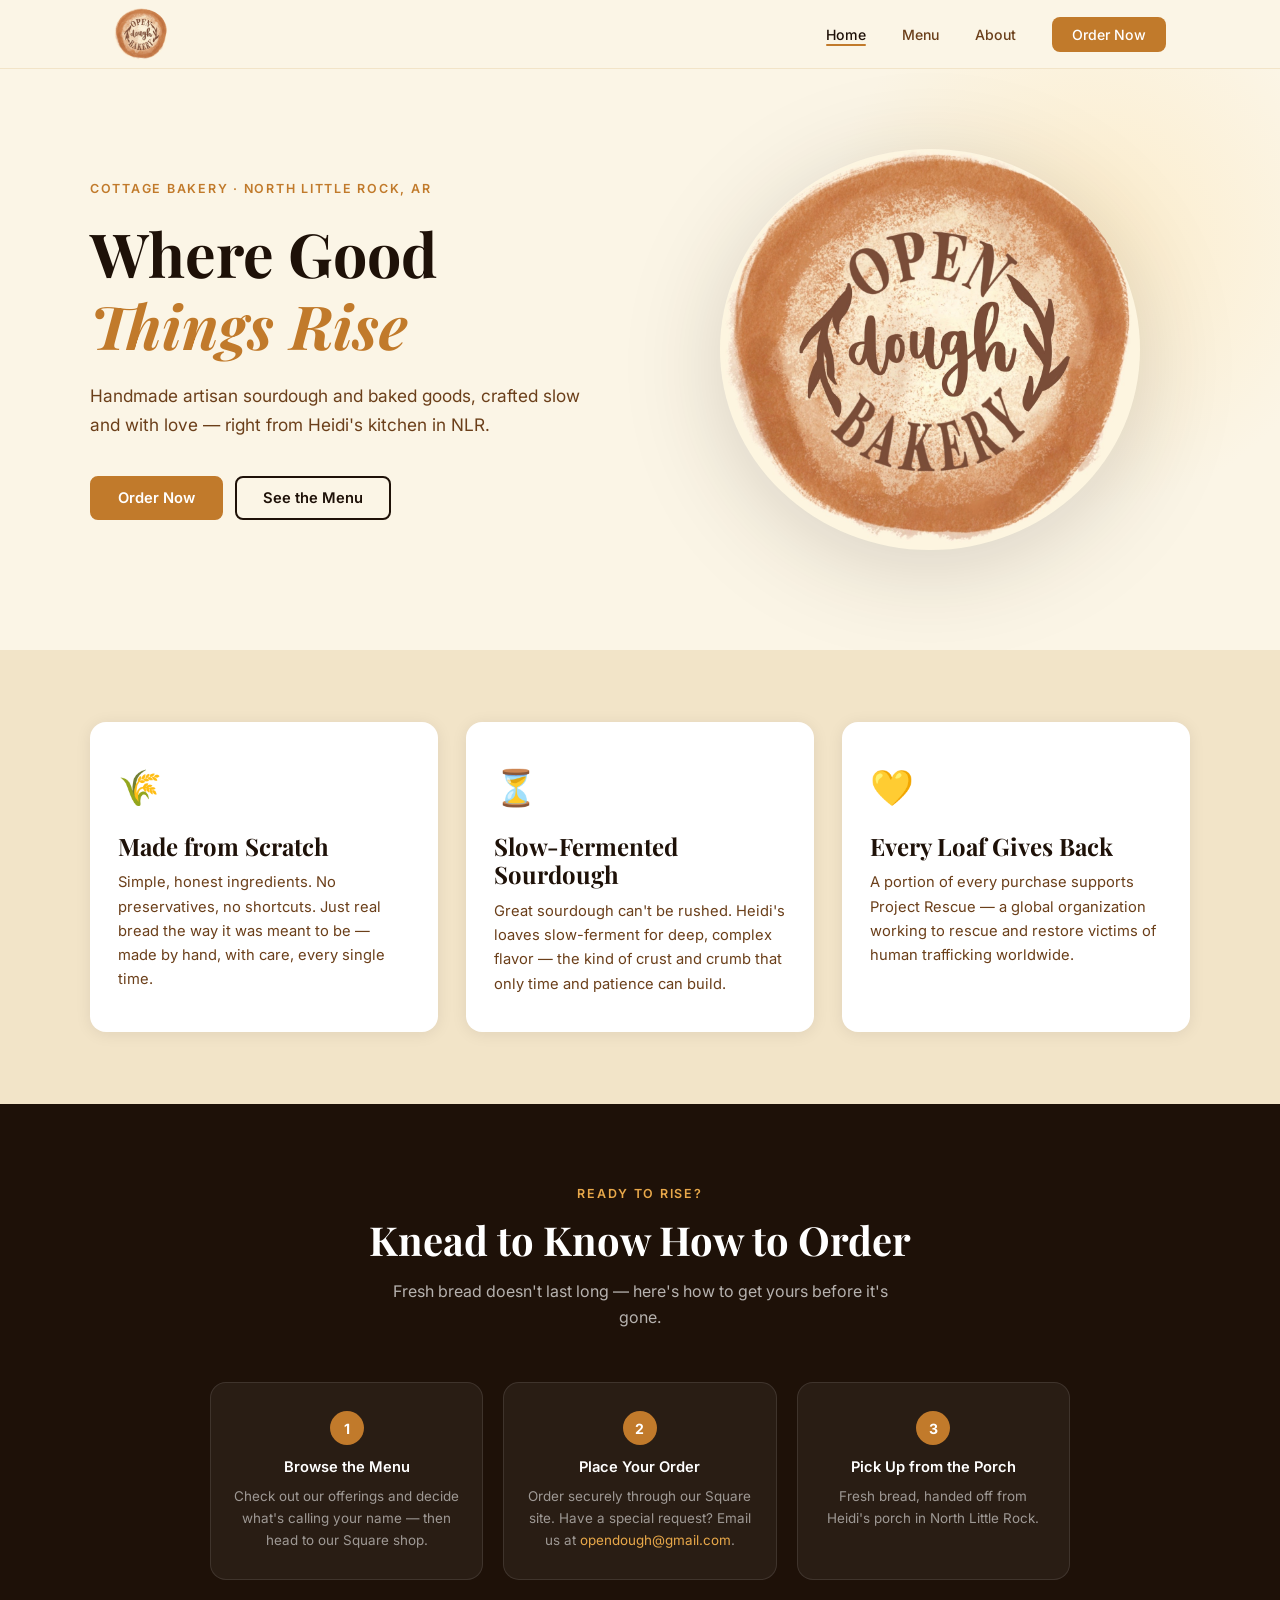
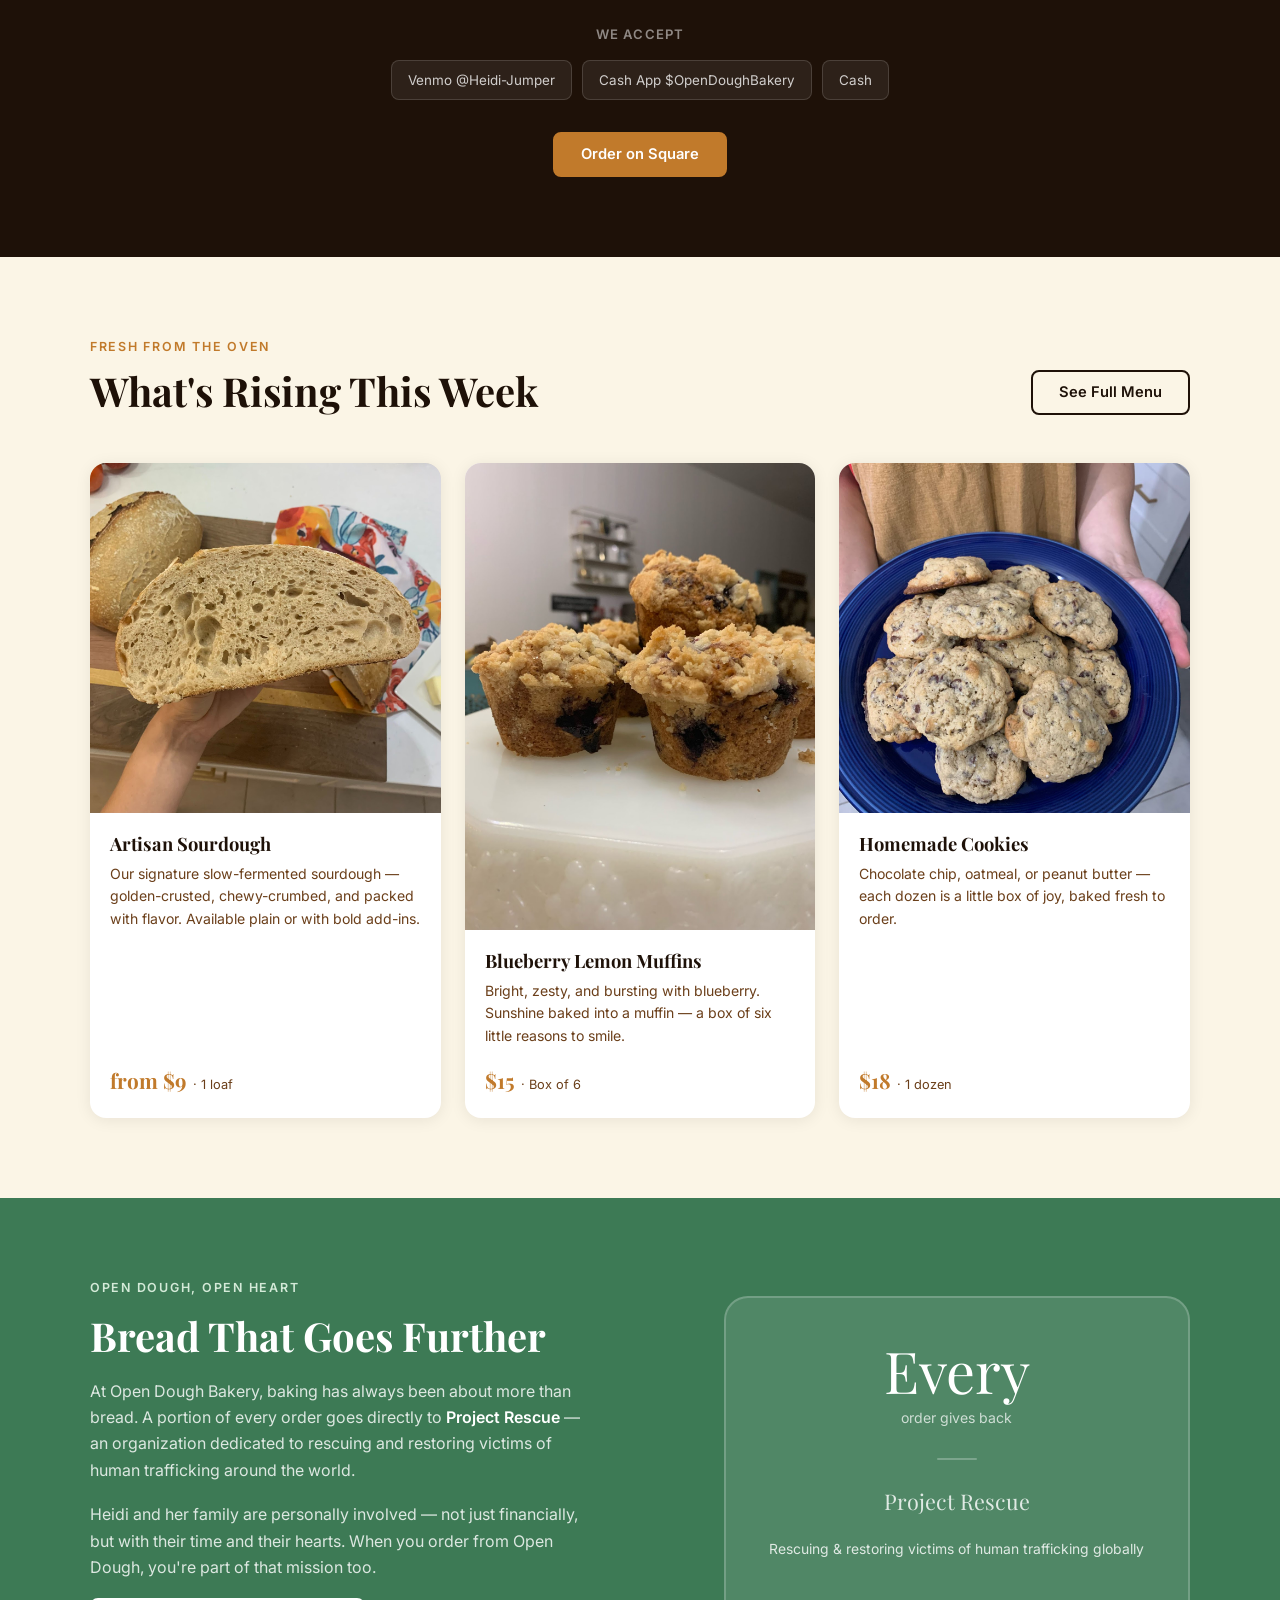
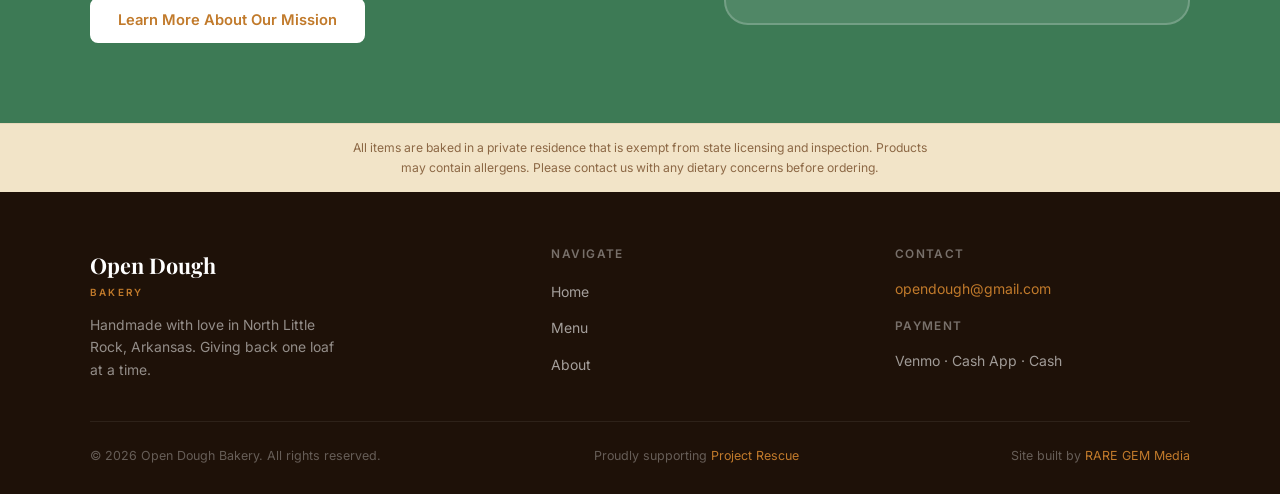
==== commit 373d3b89: "Add RARE GEM Media footer credit with link" ====
--- a/index.html
+++ b/index.html
@@ -249,6 +249,7 @@
     <div class="footer-bottom">
       <p>&copy; 2026 Open Dough Bakery. All rights reserved.</p>
       <p>Proudly supporting <a href="about.html">Project Rescue</a></p>
+      <p>Site built by <a href="https://www.raregemmedia.com" target="_blank" rel="noopener">RARE GEM Media</a></p>
     </div>
   </footer>
 
